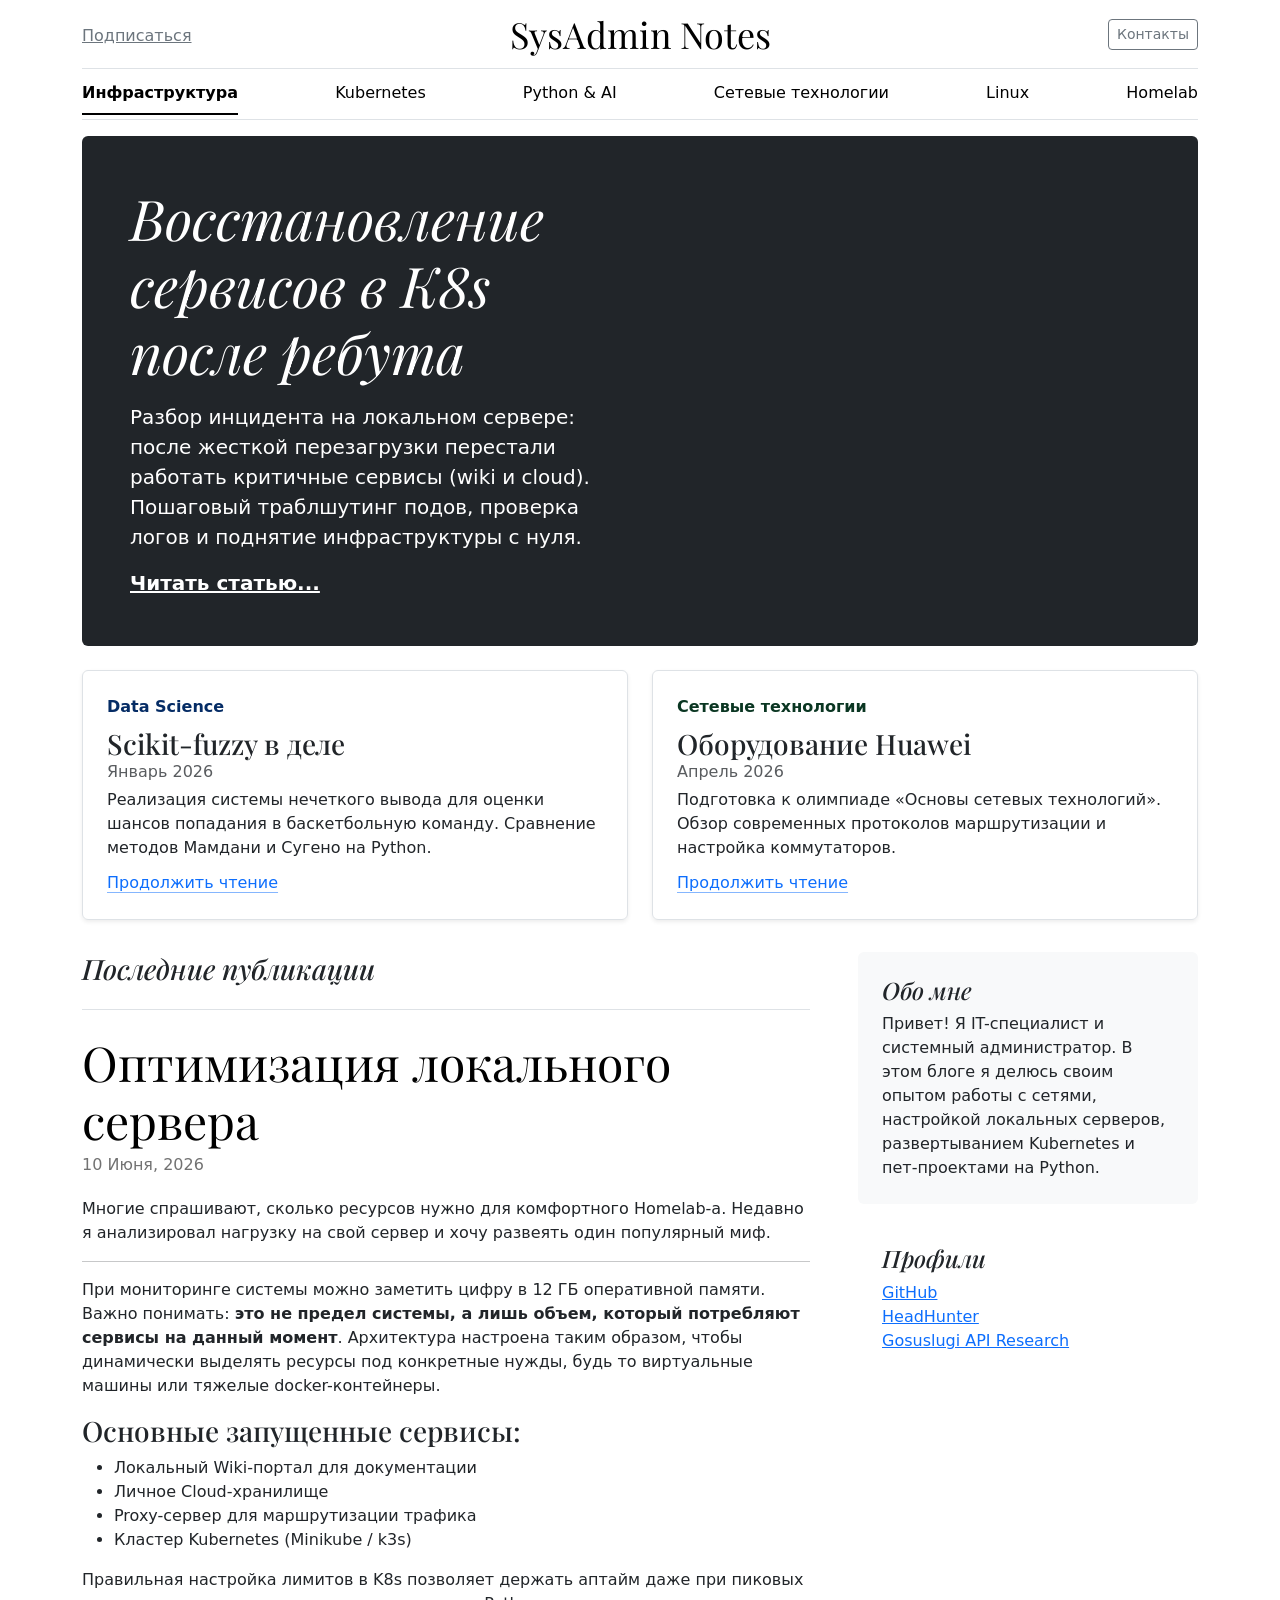
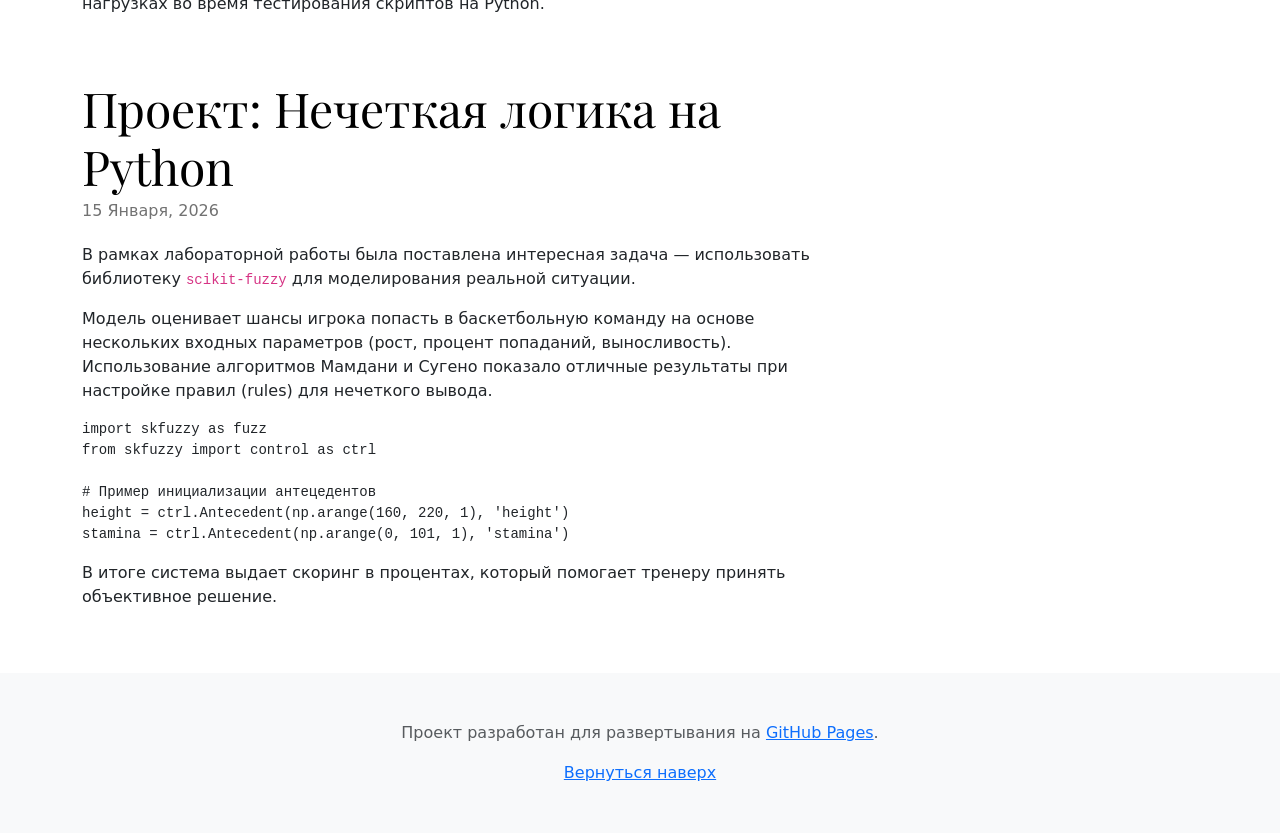
==== index.html @ d1006c9a "Add files via upload" ====
<!doctype html>
<html lang="ru" data-bs-theme="light">
  <head>
    <meta charset="utf-8">
    <meta name="viewport" content="width=device-width, initial-scale=1">
    <title>Блог Системного Администратора | IT & Networks</title>

    <link href="https://cdn.jsdelivr.net/npm/bootstrap@5.3.2/dist/css/bootstrap.min.css" rel="stylesheet">
    <link href="https://fonts.googleapis.com/css?family=Playfair&#43;Display:700,900&amp;display=swap" rel="stylesheet">
    <link href="blog.css" rel="stylesheet">

    <style>
      .bd-placeholder-img {
        font-size: 1.125rem;
        text-anchor: middle;
        -webkit-user-select: none;
        -moz-user-select: none;
        user-select: none;
      }
      @media (min-width: 768px) {
        .bd-placeholder-img-lg {
          font-size: 3.5rem;
        }
      }
    </style>
  </head>
  <body>

<div class="container">
  <header class="border-bottom lh-1 py-3">
    <div class="row flex-nowrap justify-content-between align-items-center">
      <div class="col-4 pt-1">
        <a class="link-secondary" href="#">Подписаться</a>
      </div>
      <div class="col-4 text-center">
        <a class="blog-header-logo text-body-emphasis text-decoration-none" href="#">SysAdmin Notes</a>
      </div>
      <div class="col-4 d-flex justify-content-end align-items-center">
        <a class="btn btn-sm btn-outline-secondary" href="#">Контакты</a>
      </div>
    </div>
  </header>

  <div class="nav-scroller py-1 mb-3 border-bottom">
    <nav class="nav nav-underline justify-content-between">
      <a class="nav-item nav-link link-body-emphasis active" href="#">Инфраструктура</a>
      <a class="nav-item nav-link link-body-emphasis" href="#">Kubernetes</a>
      <a class="nav-item nav-link link-body-emphasis" href="#">Python & AI</a>
      <a class="nav-item nav-link link-body-emphasis" href="#">Сетевые технологии</a>
      <a class="nav-item nav-link link-body-emphasis" href="#">Linux</a>
      <a class="nav-item nav-link link-body-emphasis" href="#">Homelab</a>
    </nav>
  </div>
</div>

<main class="container">
  <div class="p-4 p-md-5 mb-4 rounded text-bg-dark">
    <div class="col-lg-6 px-0">
      <h1 class="display-4 fst-italic">Восстановление сервисов в K8s после ребута</h1>
      <p class="lead my-3">Разбор инцидента на локальном сервере: после жесткой перезагрузки перестали работать критичные сервисы (wiki и cloud). Пошаговый траблшутинг подов, проверка логов и поднятие инфраструктуры с нуля.</p>
      <p class="lead mb-0"><a href="#" class="text-white fw-bold">Читать статью...</a></p>
    </div>
  </div>

  <div class="row mb-2">
    <div class="col-md-6">
      <div class="row g-0 border rounded overflow-hidden flex-md-row mb-4 shadow-sm h-md-250 position-relative">
        <div class="col p-4 d-flex flex-column position-static">
          <strong class="d-inline-block mb-2 text-primary-emphasis">Data Science</strong>
          <h3 class="mb-0">Scikit-fuzzy в деле</h3>
          <div class="mb-1 text-body-secondary">Январь 2026</div>
          <p class="card-text mb-auto">Реализация системы нечеткого вывода для оценки шансов попадания в баскетбольную команду. Сравнение методов Мамдани и Сугено на Python.</p>
          <a href="#" class="icon-link gap-1 icon-link-hover stretched-link">
            Продолжить чтение
          </a>
        </div>
      </div>
    </div>
    <div class="col-md-6">
      <div class="row g-0 border rounded overflow-hidden flex-md-row mb-4 shadow-sm h-md-250 position-relative">
        <div class="col p-4 d-flex flex-column position-static">
          <strong class="d-inline-block mb-2 text-success-emphasis">Сетевые технологии</strong>
          <h3 class="mb-0">Оборудование Huawei</h3>
          <div class="mb-1 text-body-secondary">Апрель 2026</div>
          <p class="mb-auto">Подготовка к олимпиаде «Основы сетевых технологий». Обзор современных протоколов маршрутизации и настройка коммутаторов.</p>
          <a href="#" class="icon-link gap-1 icon-link-hover stretched-link">
            Продолжить чтение
          </a>
        </div>
      </div>
    </div>
  </div>

  <div class="row g-5">
    <div class="col-md-8">
      <h3 class="pb-4 mb-4 fst-italic border-bottom">
        Последние публикации
      </h3>

      <article class="blog-post">
        <h2 class="display-5 link-body-emphasis mb-1">Оптимизация локального сервера</h2>
        <p class="blog-post-meta">10 Июня, 2026</p>

        <p>Многие спрашивают, сколько ресурсов нужно для комфортного Homelab-а. Недавно я анализировал нагрузку на свой сервер и хочу развеять один популярный миф.</p>
        <hr>
        <p>При мониторинге системы можно заметить цифру в 12 ГБ оперативной памяти. Важно понимать: <strong>это не предел системы, а лишь объем, который потребляют сервисы на данный момент</strong>. Архитектура настроена таким образом, чтобы динамически выделять ресурсы под конкретные нужды, будь то виртуальные машины или тяжелые docker-контейнеры.</p>
        
        <h3>Основные запущенные сервисы:</h3>
        <ul>
          <li>Локальный Wiki-портал для документации</li>
          <li>Личное Cloud-хранилище</li>
          <li>Proxy-сервер для маршрутизации трафика</li>
          <li>Кластер Kubernetes (Minikube / k3s)</li>
        </ul>
        <p>Правильная настройка лимитов в K8s позволяет держать аптайм даже при пиковых нагрузках во время тестирования скриптов на Python.</p>
      </article>

      <article class="blog-post">
        <h2 class="display-5 link-body-emphasis mb-1">Проект: Нечеткая логика на Python</h2>
        <p class="blog-post-meta">15 Января, 2026</p>

        <p>В рамках лабораторной работы была поставлена интересная задача — использовать библиотеку <code>scikit-fuzzy</code> для моделирования реальной ситуации.</p>
        <p>Модель оценивает шансы игрока попасть в баскетбольную команду на основе нескольких входных параметров (рост, процент попаданий, выносливость). Использование алгоритмов Мамдани и Сугено показало отличные результаты при настройке правил (rules) для нечеткого вывода.</p>
        <pre><code>import skfuzzy as fuzz
from skfuzzy import control as ctrl

# Пример инициализации антецедентов
height = ctrl.Antecedent(np.arange(160, 220, 1), 'height')
stamina = ctrl.Antecedent(np.arange(0, 101, 1), 'stamina')
</code></pre>
        <p>В итоге система выдает скоринг в процентах, который помогает тренеру принять объективное решение.</p>
      </article>

    </div>

    <div class="col-md-4">
      <div class="position-sticky" style="top: 2rem;">
        <div class="p-4 mb-3 bg-body-tertiary rounded">
          <h4 class="fst-italic">Обо мне</h4>
          <p class="mb-0">Привет! Я IT-специалист и системный администратор. В этом блоге я делюсь своим опытом работы с сетями, настройкой локальных серверов, развертыванием Kubernetes и пет-проектами на Python. </p>
        </div>

        <div class="p-4">
          <h4 class="fst-italic">Профили</h4>
          <ol class="list-unstyled">
            <li><a href="#">GitHub</a></li>
            <li><a href="#">HeadHunter</a></li>
            <li><a href="#">Gosuslugi API Research</a></li>
          </ol>
        </div>
      </div>
    </div>
  </div>
</main>

<footer class="py-5 text-center text-body-secondary bg-body-tertiary">
  <p>Проект разработан для развертывания на <a href="https://pages.github.com/">GitHub Pages</a>.</p>
  <p class="mb-0">
    <a href="#">Вернуться наверх</a>
  </p>
</footer>

<script src="https://cdn.jsdelivr.net/npm/bootstrap@5.3.2/dist/js/bootstrap.bundle.min.js"></script>
  </body>
</html>
---- blog.css ----
/* stylelint-disable @stylistic/selector-list-comma-newline-after */

.blog-header-logo {
  font-family: "Playfair Display", Georgia, "Times New Roman", serif;
  font-size: 2.25rem;
}

.blog-header-logo:hover {
  text-decoration: none;
}

h1, h2, h3, h4, h5, h6 {
  font-family: "Playfair Display", Georgia, "Times New Roman", serif;
}

.flex-auto {
  flex: 0 0 auto;
}

.h-250 { height: 250px; }
@media (min-width: 768px) {
  .h-md-250 { height: 250px; }
}

/* Pagination */
.blog-pagination {
  margin-bottom: 4rem;
}

/* Blog posts */
.blog-post {
  margin-bottom: 4rem;
}
.blog-post-meta {
  margin-bottom: 1.25rem;
  color: #727272;
}
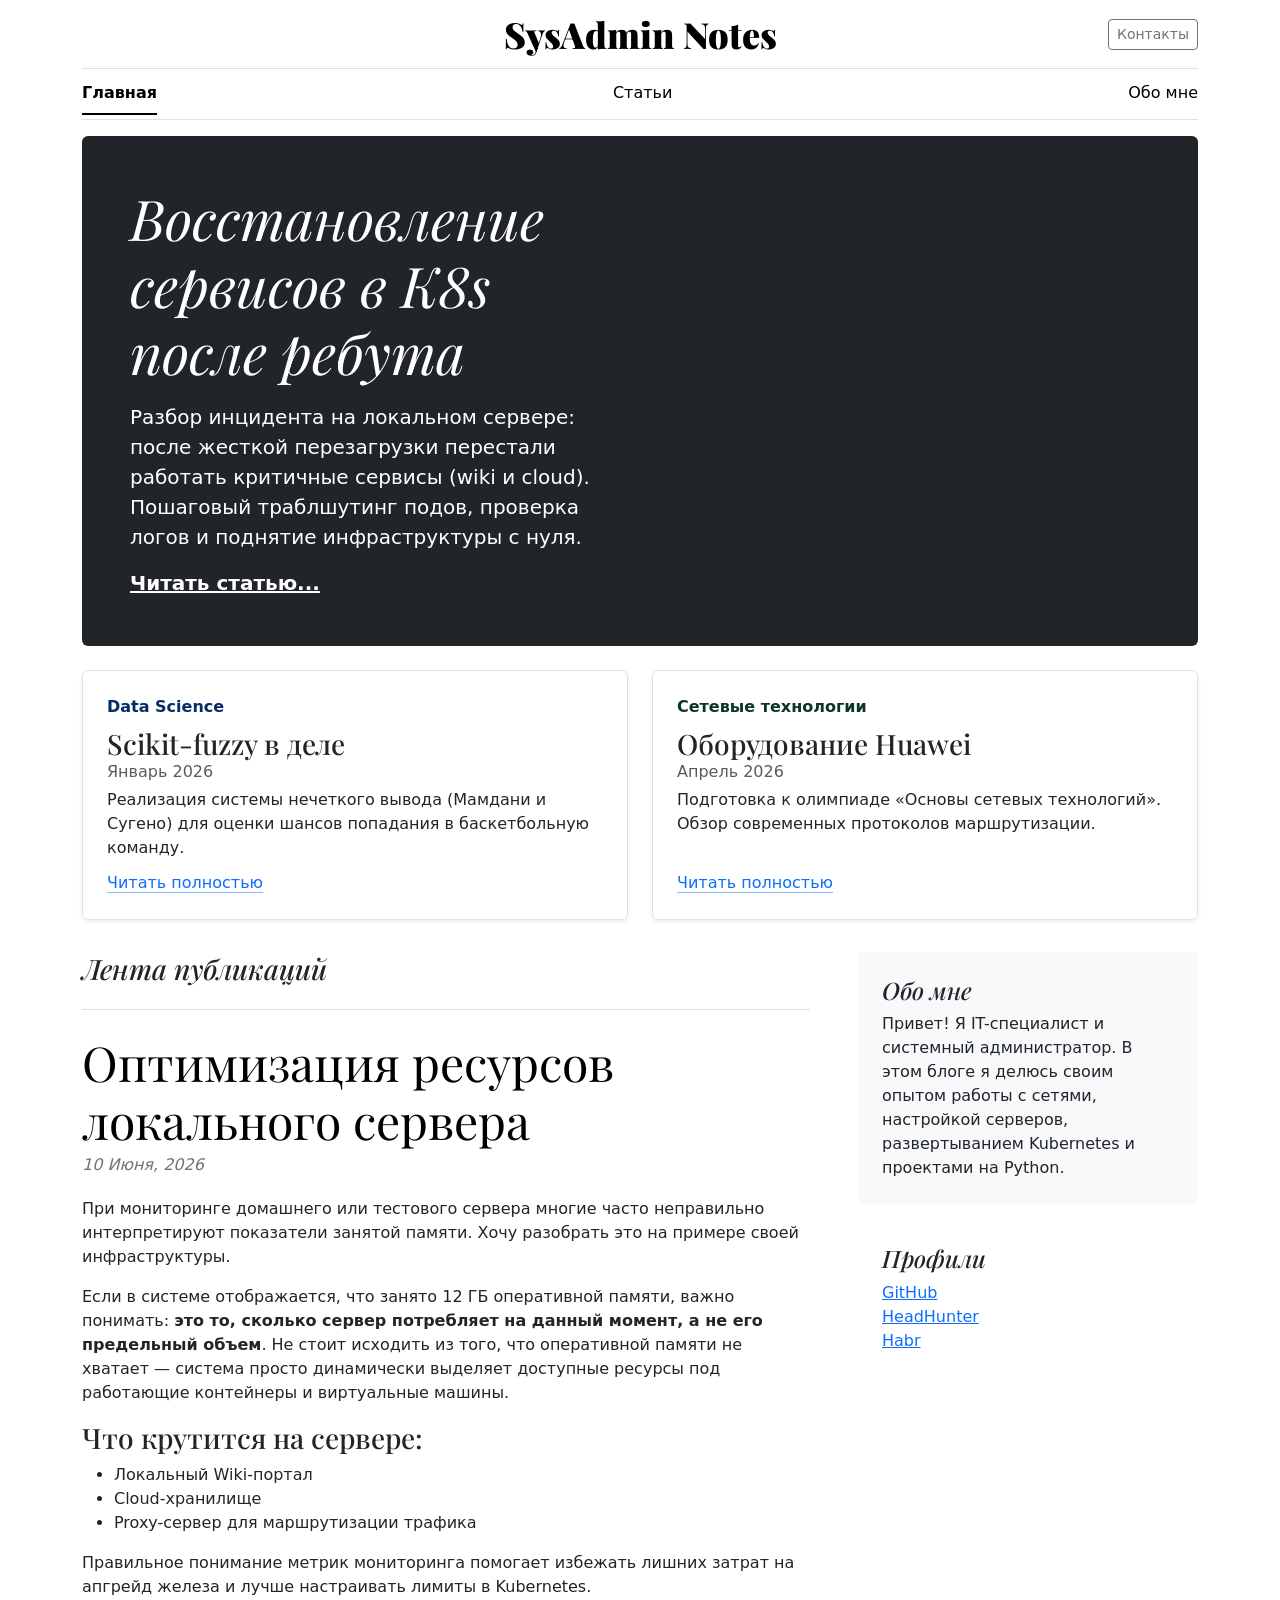
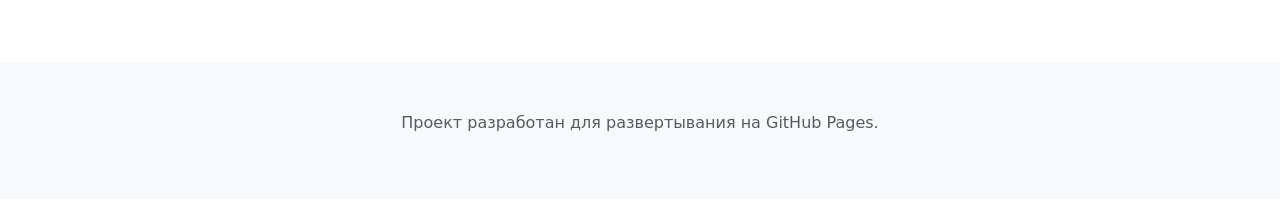
==== commit f4e9cff0: "Add files via upload" ====
--- a/index.html
+++ b/index.html
@@ -3,10 +3,11 @@
   <head>
     <meta charset="utf-8">
     <meta name="viewport" content="width=device-width, initial-scale=1">
-    <title>Блог Системного Администратора | IT & Networks</title>
+    <title>Блог Системного Администратора | Главная</title>
 
     <link href="https://cdn.jsdelivr.net/npm/bootstrap@5.3.2/dist/css/bootstrap.min.css" rel="stylesheet">
     <link href="https://fonts.googleapis.com/css?family=Playfair&#43;Display:700,900&amp;display=swap" rel="stylesheet">
+    
     <link href="blog.css" rel="stylesheet">
 
     <style>
@@ -29,26 +30,21 @@
 <div class="container">
   <header class="border-bottom lh-1 py-3">
     <div class="row flex-nowrap justify-content-between align-items-center">
-      <div class="col-4 pt-1">
-        <a class="link-secondary" href="#">Подписаться</a>
-      </div>
+      <div class="col-4 pt-1"></div>
       <div class="col-4 text-center">
-        <a class="blog-header-logo text-body-emphasis text-decoration-none" href="#">SysAdmin Notes</a>
+        <a class="blog-header-logo text-body-emphasis text-decoration-none" href="index.html">SysAdmin Notes</a>
       </div>
       <div class="col-4 d-flex justify-content-end align-items-center">
-        <a class="btn btn-sm btn-outline-secondary" href="#">Контакты</a>
+        <a class="btn btn-sm btn-outline-secondary" href="about.html">Контакты</a>
       </div>
     </div>
   </header>
 
   <div class="nav-scroller py-1 mb-3 border-bottom">
     <nav class="nav nav-underline justify-content-between">
-      <a class="nav-item nav-link link-body-emphasis active" href="#">Инфраструктура</a>
-      <a class="nav-item nav-link link-body-emphasis" href="#">Kubernetes</a>
-      <a class="nav-item nav-link link-body-emphasis" href="#">Python & AI</a>
-      <a class="nav-item nav-link link-body-emphasis" href="#">Сетевые технологии</a>
-      <a class="nav-item nav-link link-body-emphasis" href="#">Linux</a>
-      <a class="nav-item nav-link link-body-emphasis" href="#">Homelab</a>
+      <a class="nav-item nav-link link-body-emphasis active" href="index.html">Главная</a>
+      <a class="nav-item nav-link link-body-emphasis" href="article.html">Статьи</a>
+      <a class="nav-item nav-link link-body-emphasis" href="about.html">Обо мне</a>
     </nav>
   </div>
 </div>
@@ -58,7 +54,7 @@
     <div class="col-lg-6 px-0">
       <h1 class="display-4 fst-italic">Восстановление сервисов в K8s после ребута</h1>
       <p class="lead my-3">Разбор инцидента на локальном сервере: после жесткой перезагрузки перестали работать критичные сервисы (wiki и cloud). Пошаговый траблшутинг подов, проверка логов и поднятие инфраструктуры с нуля.</p>
-      <p class="lead mb-0"><a href="#" class="text-white fw-bold">Читать статью...</a></p>
+      <p class="lead mb-0"><a href="article.html" class="text-white fw-bold">Читать статью...</a></p>
     </div>
   </div>
 
@@ -69,9 +65,9 @@
           <strong class="d-inline-block mb-2 text-primary-emphasis">Data Science</strong>
           <h3 class="mb-0">Scikit-fuzzy в деле</h3>
           <div class="mb-1 text-body-secondary">Январь 2026</div>
-          <p class="card-text mb-auto">Реализация системы нечеткого вывода для оценки шансов попадания в баскетбольную команду. Сравнение методов Мамдани и Сугено на Python.</p>
-          <a href="#" class="icon-link gap-1 icon-link-hover stretched-link">
-            Продолжить чтение
+          <p class="card-text mb-auto">Реализация системы нечеткого вывода (Мамдани и Сугено) для оценки шансов попадания в баскетбольную команду.</p>
+          <a href="article.html" class="icon-link gap-1 icon-link-hover stretched-link">
+            Читать полностью
           </a>
         </div>
       </div>
@@ -82,9 +78,9 @@
           <strong class="d-inline-block mb-2 text-success-emphasis">Сетевые технологии</strong>
           <h3 class="mb-0">Оборудование Huawei</h3>
           <div class="mb-1 text-body-secondary">Апрель 2026</div>
-          <p class="mb-auto">Подготовка к олимпиаде «Основы сетевых технологий». Обзор современных протоколов маршрутизации и настройка коммутаторов.</p>
-          <a href="#" class="icon-link gap-1 icon-link-hover stretched-link">
-            Продолжить чтение
+          <p class="mb-auto">Подготовка к олимпиаде «Основы сетевых технологий». Обзор современных протоколов маршрутизации.</p>
+          <a href="article.html" class="icon-link gap-1 icon-link-hover stretched-link">
+            Читать полностью
           </a>
         </div>
       </div>
@@ -94,41 +90,23 @@
   <div class="row g-5">
     <div class="col-md-8">
       <h3 class="pb-4 mb-4 fst-italic border-bottom">
-        Последние публикации
+        Лента публикаций
       </h3>
 
       <article class="blog-post">
-        <h2 class="display-5 link-body-emphasis mb-1">Оптимизация локального сервера</h2>
+        <h2 class="display-5 link-body-emphasis mb-1">Оптимизация ресурсов локального сервера</h2>
         <p class="blog-post-meta">10 Июня, 2026</p>
 
-        <p>Многие спрашивают, сколько ресурсов нужно для комфортного Homelab-а. Недавно я анализировал нагрузку на свой сервер и хочу развеять один популярный миф.</p>
-        <hr>
-        <p>При мониторинге системы можно заметить цифру в 12 ГБ оперативной памяти. Важно понимать: <strong>это не предел системы, а лишь объем, который потребляют сервисы на данный момент</strong>. Архитектура настроена таким образом, чтобы динамически выделять ресурсы под конкретные нужды, будь то виртуальные машины или тяжелые docker-контейнеры.</p>
+        <p>При мониторинге домашнего или тестового сервера многие часто неправильно интерпретируют показатели занятой памяти. Хочу разобрать это на примере своей инфраструктуры.</p>
+        <p>Если в системе отображается, что занято 12 ГБ оперативной памяти, важно понимать: <strong>это то, сколько сервер потребляет на данный момент, а не его предельный объем</strong>. Не стоит исходить из того, что оперативной памяти не хватает — система просто динамически выделяет доступные ресурсы под работающие контейнеры и виртуальные машины.</p>
         
-        <h3>Основные запущенные сервисы:</h3>
+        <h3>Что крутится на сервере:</h3>
         <ul>
-          <li>Локальный Wiki-портал для документации</li>
-          <li>Личное Cloud-хранилище</li>
+          <li>Локальный Wiki-портал</li>
+          <li>Cloud-хранилище</li>
           <li>Proxy-сервер для маршрутизации трафика</li>
-          <li>Кластер Kubernetes (Minikube / k3s)</li>
         </ul>
-        <p>Правильная настройка лимитов в K8s позволяет держать аптайм даже при пиковых нагрузках во время тестирования скриптов на Python.</p>
-      </article>
-
-      <article class="blog-post">
-        <h2 class="display-5 link-body-emphasis mb-1">Проект: Нечеткая логика на Python</h2>
-        <p class="blog-post-meta">15 Января, 2026</p>
-
-        <p>В рамках лабораторной работы была поставлена интересная задача — использовать библиотеку <code>scikit-fuzzy</code> для моделирования реальной ситуации.</p>
-        <p>Модель оценивает шансы игрока попасть в баскетбольную команду на основе нескольких входных параметров (рост, процент попаданий, выносливость). Использование алгоритмов Мамдани и Сугено показало отличные результаты при настройке правил (rules) для нечеткого вывода.</p>
-        <pre><code>import skfuzzy as fuzz
-from skfuzzy import control as ctrl
-
-# Пример инициализации антецедентов
-height = ctrl.Antecedent(np.arange(160, 220, 1), 'height')
-stamina = ctrl.Antecedent(np.arange(0, 101, 1), 'stamina')
-</code></pre>
-        <p>В итоге система выдает скоринг в процентах, который помогает тренеру принять объективное решение.</p>
+        <p>Правильное понимание метрик мониторинга помогает избежать лишних затрат на апгрейд железа и лучше настраивать лимиты в Kubernetes.</p>
       </article>
 
     </div>
@@ -137,7 +115,7 @@
       <div class="position-sticky" style="top: 2rem;">
         <div class="p-4 mb-3 bg-body-tertiary rounded">
           <h4 class="fst-italic">Обо мне</h4>
-          <p class="mb-0">Привет! Я IT-специалист и системный администратор. В этом блоге я делюсь своим опытом работы с сетями, настройкой локальных серверов, развертыванием Kubernetes и пет-проектами на Python. </p>
+          <p class="mb-0">Привет! Я IT-специалист и системный администратор. В этом блоге я делюсь своим опытом работы с сетями, настройкой серверов, развертыванием Kubernetes и проектами на Python.</p>
         </div>
 
         <div class="p-4">
@@ -145,7 +123,7 @@
           <ol class="list-unstyled">
             <li><a href="#">GitHub</a></li>
             <li><a href="#">HeadHunter</a></li>
-            <li><a href="#">Gosuslugi API Research</a></li>
+            <li><a href="#">Habr</a></li>
           </ol>
         </div>
       </div>
@@ -154,10 +132,7 @@
 </main>
 
 <footer class="py-5 text-center text-body-secondary bg-body-tertiary">
-  <p>Проект разработан для развертывания на <a href="https://pages.github.com/">GitHub Pages</a>.</p>
-  <p class="mb-0">
-    <a href="#">Вернуться наверх</a>
-  </p>
+  <p>Проект разработан для развертывания на GitHub Pages.</p>
 </footer>
 
 <script src="https://cdn.jsdelivr.net/npm/bootstrap@5.3.2/dist/js/bootstrap.bundle.min.js"></script>
--- a/blog.css
+++ b/blog.css
@@ -1,8 +1,10 @@
 /* stylelint-disable @stylistic/selector-list-comma-newline-after */
 
+/* Основные настройки шрифтов для заголовков и логотипа */
 .blog-header-logo {
   font-family: "Playfair Display", Georgia, "Times New Roman", serif;
   font-size: 2.25rem;
+  font-weight: 900;
 }
 
 .blog-header-logo:hover {
@@ -13,25 +15,43 @@
   font-family: "Playfair Display", Georgia, "Times New Roman", serif;
 }
 
+/* Настройки flex-блоков */
 .flex-auto {
   flex: 0 0 auto;
 }
 
+/* Высота карточек превью статей */
 .h-250 { height: 250px; }
 @media (min-width: 768px) {
   .h-md-250 { height: 250px; }
 }
 
-/* Pagination */
+/* Отступы для пагинации (переключения страниц) */
 .blog-pagination {
   margin-bottom: 4rem;
 }
 
-/* Blog posts */
+/* Настройки отображения самих постов блога */
 .blog-post {
   margin-bottom: 4rem;
 }
+
 .blog-post-meta {
   margin-bottom: 1.25rem;
   color: #727272;
+  font-style: italic;
+}
+
+/* Дополнительные стили для красивого отображения кода */
+pre {
+  background-color: #f8f9fa;
+  padding: 1rem;
+  border-radius: 0.375rem;
+  border: 1px solid #dee2e6;
+  overflow-x: auto;
+}
+
+code {
+  color: #d63384;
+  word-wrap: break-word;
 }
